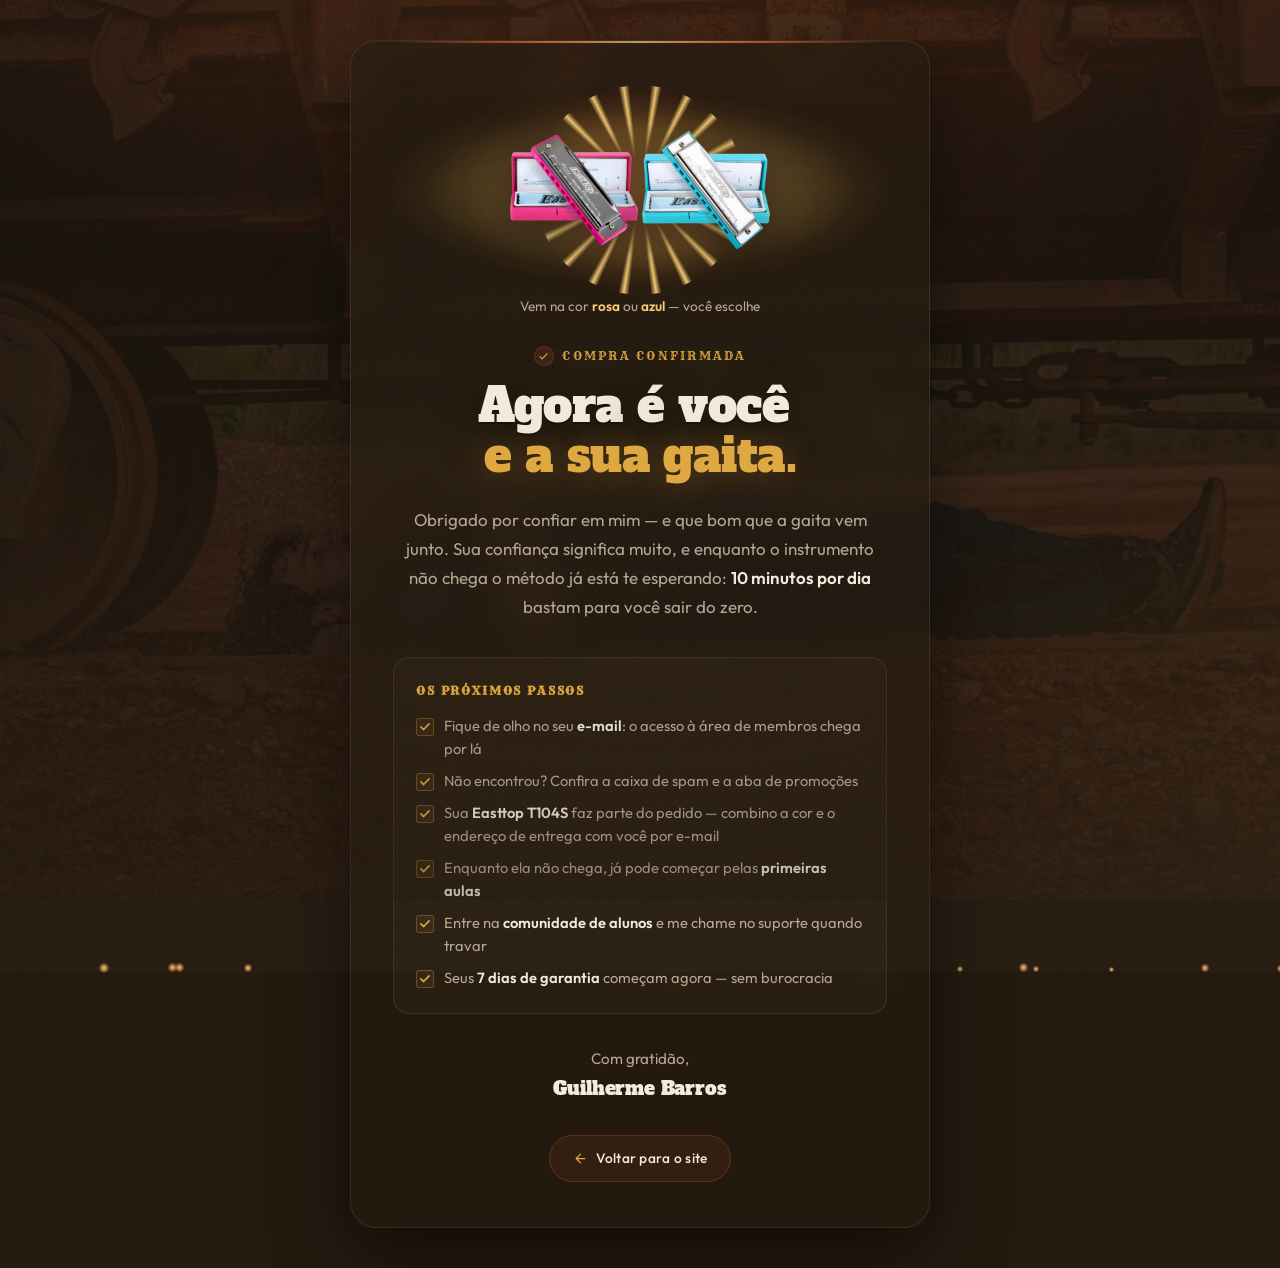
==== obrigado-gaita/index.html @ 8f194f5b "Adiciona as páginas de obrigado /obrigado e /obrigado-gaita Duas telas de pós-compra, uma para cada " ====
<!DOCTYPE html>
<html lang="pt-br">
<head>
    <meta charset="UTF-8" />
    <meta name="viewport" content="width=device-width, initial-scale=1.0" />
    <meta name="theme-color" content="#241A10" />
    <!-- Página de destino pós-pagamento: não deve aparecer na busca,
         nem ser rastreada. Quem chega aqui vem do checkout. -->
    <meta name="robots" content="noindex, nofollow" />
    <link rel="icon" href="data:image/svg+xml,<svg xmlns='http://www.w3.org/2000/svg' viewBox='0 0 32 32'><rect width='32' height='32' rx='7' fill='%23241A10'/><rect x='4.5' y='11' width='23' height='10' rx='2.5' fill='none' stroke='%23E2622C' stroke-width='2'/><path d='M10 14.5v3M14 14.5v3M18 14.5v3M22 14.5v3' stroke='%23E0A83E' stroke-width='1.7' stroke-linecap='round'/></svg>" />

    <title>Compra confirmada: curso + gaita — GuidaGaita</title>
    <meta name="description" content="Sua compra do Método GuidaGaita com a gaita Easttop T104S está confirmada. Veja os próximos passos." />

    <!-- As mesmas fontes da home, servidas daqui mesmo. O preload
         evita que elas só sejam descobertas depois que o CSS baixa. -->
    <link rel="preload" href="../assets/fonts/outfit-latin-var.woff2" as="font" type="font/woff2" crossorigin>
    <link rel="preload" href="../assets/fonts/alfa-slab-one-latin.woff2" as="font" type="font/woff2" crossorigin>
    <link rel="stylesheet" href="../obrigado.css" />
</head>
<body>

<!-- Fundo: foto dos trilhos, banho de cor e véu escuro -->
<div class="bg-photo" aria-hidden="true"></div>
<div class="bg-tint" aria-hidden="true"></div>
<div class="bg-dark" aria-hidden="true"></div>

<!-- Brasas subindo (preenchidas pelo obrigado.js) -->
<div class="embers" id="embers" aria-hidden="true"></div>

<!-- Texturas de ambiente: grão de filme + vinheta -->
<div class="fx-grain" aria-hidden="true"></div>
<div class="fx-vignette" aria-hidden="true"></div>

<main class="thanks">

    <!-- A vitrine das gaitas do checkout, igualzinha: o sol girando,
         a brasa pulsando e as duas cores flutuando em leque. Quem
         comprou o combo reencontra aqui a imagem que viu na hora de
         escolher a oferta.

         Decorativa como lá (alt vazio, pai aria-hidden): o texto
         logo abaixo e a lista de próximos passos já dizem em
         palavras que a gaita faz parte do pedido e que a cor é
         escolhida por você. -->
    <div class="thanks__hero gaitas" aria-hidden="true">
        <span class="gaitas__spin"></span>
        <span class="gaitas__glow"></span>
        <picture>
            <source type="image/avif" srcset="../assets/gaita-rosa.avif">
            <source type="image/webp" srcset="../assets/gaita-rosa.webp">
            <img class="gaitas__unit gaitas__unit--rosa" src="../assets/gaita-rosa-fallback.png" alt="" width="780" height="780" decoding="async">
        </picture>
        <picture>
            <source type="image/avif" srcset="../assets/gaita-azul.avif">
            <source type="image/webp" srcset="../assets/gaita-azul.webp">
            <img class="gaitas__unit gaitas__unit--azul" src="../assets/gaita-azul-fallback.png" alt="" width="780" height="780" decoding="async">
        </picture>
    </div>
    <p class="gaitas__colors">Vem na cor <strong>rosa</strong> ou <strong>azul</strong> — você escolhe</p>

    <p class="eyebrow">
        <span class="eyebrow__seal" aria-hidden="true">
            <svg viewBox="0 0 24 24"><polyline points="20 6 9 17 4 12"/></svg>
        </span>
        Compra confirmada
    </p>

    <!-- O --i de cada palavra é a posição dela na fila de entrada;
         o CSS transforma isso no atraso da animação. -->
    <h1 class="thanks__title">
        <span style="--i:0">Agora&nbsp;</span><span style="--i:1">é&nbsp;</span><span style="--i:2">você&nbsp;</span><span class="ink-gold" style="--i:3">e&nbsp;</span><span class="ink-gold" style="--i:4">a&nbsp;</span><span class="ink-gold" style="--i:5">sua&nbsp;</span><span class="ink-gold" style="--i:6">gaita.</span>
    </h1>

    <p class="thanks__msg">
        Obrigado por confiar em mim — e que bom que a gaita vem junto.
        Sua confiança significa muito, e enquanto o instrumento não chega
        o método já está te esperando: <strong>10 minutos por dia</strong>
        bastam para você sair do zero.
    </p>

    <section class="next">
        <h2 class="next__title">Os próximos passos</h2>
        <ul class="checks">
            <li>Fique de olho no seu <strong>e-mail</strong>: o acesso à área de membros chega por lá</li>
            <li>Não encontrou? Confira a caixa de spam e a aba de promoções</li>
            <li>Sua <strong>Easttop T104S</strong> faz parte do pedido — combino a cor e o endereço de entrega com você por e-mail</li>
            <li>Enquanto ela não chega, já pode começar pelas <strong>primeiras aulas</strong></li>
            <li>Entre na <strong>comunidade de alunos</strong> e me chame no suporte quando travar</li>
            <li>Seus <strong>7 dias de garantia</strong> começam agora — sem burocracia</li>
        </ul>
    </section>

    <p class="thanks__sign">
        Com gratidão,
        <strong>Guilherme Barros</strong>
    </p>

    <a class="thanks__back" href="../">
        <svg viewBox="0 0 24 24" aria-hidden="true"><path d="M19 12H5M12 19l-7-7 7-7"/></svg>
        Voltar para o site
    </a>

</main>

<script src="../obrigado.js" defer></script>
</body>
</html>
---- obrigado.css ----
/* ═══════════════════════════════════════════════════════════
   GuidaGaita — Páginas de obrigado
   Servem as rotas /obrigado (só o curso) e /obrigado-gaita
   (curso + gaita bônus). Uma folha só para as duas: a estrutura
   é idêntica, muda apenas o visual do topo do cartão.

   Folha própria em vez do styles.css da home: aquela tem 66KB
   pensados para uma página longa com header fixo, dock de
   celular e revelação por rolagem — nada disso existe aqui, e
   quem acaba de pagar merece uma tela que abre na hora. Os
   tokens, as fontes e a animação das gaitas são os mesmos, para
   a página não parecer de outro site.
   ═══════════════════════════════════════════════════════════ */

/* ── FONTES ──────────────────────────────────────────────────
   Mesmos arquivos da home (assets/fonts/), servidos daqui
   mesmo. Como esta folha vive na raiz, os caminhos relativos
   são iguais aos do styles.css, mesmo que o HTML que a chama
   esteja um nível abaixo (/obrigado/index.html): url() resolve
   a partir do CSS, não do documento. */
@font-face {
    font-family: 'Outfit';
    font-style: normal;
    font-weight: 400 700;
    font-display: swap;
    src: url('assets/fonts/outfit-latin-var.woff2') format('woff2');
}

@font-face {
    font-family: 'Alfa Slab One';
    font-style: normal;
    font-weight: 400;
    font-display: swap;
    src: url('assets/fonts/alfa-slab-one-latin.woff2') format('woff2');
}

@font-face {
    font-family: 'Rye';
    font-style: normal;
    font-weight: 400;
    font-display: swap;
    src: url('assets/fonts/rye-latin.woff2') format('woff2');
}

/* ── RESET ───────────────────────────────────────────────── */
*, *::before, *::after { box-sizing: border-box; margin: 0; padding: 0; }

img, svg { display: block; max-width: 100%; }
img { height: auto; }

/* O <picture> só escolhe o formato; quem participa do layout é o
   <img>. Sem isto o leque das duas gaitas mediria a caixa errada,
   exatamente como acontecia na vitrine da oferta. */
picture { display: contents; }

a { color: inherit; text-decoration: none; }
ul { list-style: none; }

:focus-visible {
    outline: 2px solid var(--gold);
    outline-offset: 3px;
    border-radius: 2px;
}

/* ── TOKENS ──────────────────────────────────────────────── */
:root {
    /* Terra */
    --void:       #241A10;
    --dust:       #2F2417;
    --leather:    #453524;

    /* Fogo */
    --ember:      #E2622C;
    --gold:       #E0A83E;
    --gold-hi:    #F7CC72;
    --rust:       #A84428;

    /* Tinta */
    --bone:       #F4EBDD;
    --sand:       #B8A692;

    /* Linhas */
    --line:       rgba(232, 200, 160, .11);
    --line-warm:  rgba(226, 98, 44, .26);

    /* Fontes */
    --f-poster:   'Alfa Slab One', Georgia, serif;
    --f-wood:     'Rye', Georgia, serif;
    --f-body:     'Outfit', -apple-system, BlinkMacSystemFont, 'Segoe UI', sans-serif;

    /* Movimento */
    --ease-soft:  cubic-bezier(.33, 1, .68, 1);
    --pop:        cubic-bezier(.34, 1.56, .64, 1);

    color-scheme: dark;
    -webkit-font-smoothing: antialiased;
    -moz-osx-font-smoothing: grayscale;
}

html { min-height: 100%; }

body {
    position: relative;
    min-height: 100vh;
    /* svh acompanha a barra do navegador no celular; o vh acima
       fica de reserva para quem não conhece a unidade nova. */
    min-height: 100svh;
    display: flex;
    align-items: center;
    justify-content: center;
    padding: clamp(1.1rem, 4vw, 2.5rem);
    background: var(--void);
    color: var(--bone);
    font-family: var(--f-body);
    font-size: 16px;
    line-height: 1.65;
    overflow-x: hidden;
}

/* ── FUNDO EM TRÊS CAMADAS ───────────────────────────────────
   Foto dos trilhos (a estrada que ele acabou de comprar), banho
   de cor animado por cima e um véu escuro por último, para o
   texto do cartão nunca depender do trecho da foto que ficou
   atrás dele.

   Todas em `position: fixed`: viram camadas compostas à parte e
   a rolagem do cartão em telas baixas não repinta o fundo. */
.bg-photo {
    position: fixed;
    inset: 0;
    z-index: -3;
    background-repeat: no-repeat;
    background-size: cover;
    background-position: center 62%;
    /* Mesmo tratamento das fotos da home, para a paleta bater */
    filter: sepia(.22) saturate(1.12) contrast(1.12) brightness(.72);
    /* Largura de celular por padrão; o bloco de 801px troca pela
       maior, então o celular nunca baixa a foto grande. */
    background-image: url('assets/bg-trilhos-fallback.jpg');
    background-image: image-set(url('assets/bg-trilhos-800.avif') type('image/avif'),
                                url('assets/bg-trilhos-800.webp') type('image/webp'),
                                url('assets/bg-trilhos-fallback.jpg') type('image/jpeg'));
}

@media (min-width: 801px) {
    .bg-photo {
        background-image: url('assets/bg-trilhos-fallback.jpg');
        background-image: image-set(url('assets/bg-trilhos-1280.avif') type('image/avif'),
                                    url('assets/bg-trilhos-1280.webp') type('image/webp'),
                                    url('assets/bg-trilhos-fallback.jpg') type('image/jpeg'));
    }
}

/* Banho de cor que passeia devagar — `multiply` tinge a foto em
   vez de cobri-la, então o entardecer continua sendo o da foto. */
.bg-tint {
    position: fixed;
    inset: 0;
    z-index: -2;
    background: linear-gradient(-45deg, var(--void), var(--leather), var(--rust), var(--void));
    background-size: 400% 400%;
    mix-blend-mode: multiply;
    opacity: .6;
    animation: tint-drift 20s ease-in-out infinite;
}

@keyframes tint-drift {
    0%, 100% { background-position: 0% 50%; }
    50%      { background-position: 100% 50%; }
}

/* Escurece de cima para baixo + a mesma brasa de ambiente da home */
.bg-dark {
    position: fixed;
    inset: 0;
    z-index: -1;
    pointer-events: none;
    background:
        radial-gradient(ellipse 100vw 62vh at 50% -8%,  rgba(226, 98, 44, .18), transparent 68%),
        radial-gradient(ellipse 70vw 45vh at 110% 82%, rgba(224, 168, 62, .08), transparent 70%),
        linear-gradient(180deg, rgba(36, 26, 16, .55) 0%, rgba(36, 26, 16, .68) 55%, rgba(36, 26, 16, .82) 100%);
}

/* ── TEXTURAS DE AMBIENTE (iguais às da home) ────────────── */
.fx-grain {
    position: fixed;
    inset: -8%;
    z-index: 300;
    pointer-events: none;
    opacity: .05;
    background-image: url("data:image/svg+xml,%3Csvg xmlns='http://www.w3.org/2000/svg' width='260' height='260'%3E%3Cfilter id='n'%3E%3CfeTurbulence type='fractalNoise' baseFrequency='.82' numOctaves='4' stitchTiles='stitch'/%3E%3C/filter%3E%3Crect width='260' height='260' filter='url(%23n)'/%3E%3C/svg%3E");
    background-size: 260px 260px;
    animation: grain-drift 700ms steps(4) infinite;
}

@keyframes grain-drift {
    0%   { transform: translate(0, 0); }
    25%  { transform: translate(-3%, 2%); }
    50%  { transform: translate(2%, -3%); }
    75%  { transform: translate(-2%, -2%); }
    100% { transform: translate(3%, 1%); }
}

.fx-vignette {
    position: fixed;
    inset: 0;
    z-index: 290;
    pointer-events: none;
    background: radial-gradient(ellipse 78% 68% at 50% 45%, transparent 42%, rgba(31, 22, 14, .32) 100%);
}

/* ── BRASAS SUBINDO ──────────────────────────────────────────
   As partículas do modelo, na cor da fogueira. Criadas pelo
   obrigado.js (tamanho, posição e ritmo sorteados) porque são
   pura decoração: se o script não rodar, não falta nada. */
.embers span {
    position: fixed;
    bottom: -8%;
    z-index: 0;
    display: block;
    border-radius: 50%;
    background: radial-gradient(circle, var(--gold-hi), rgba(226, 98, 44, .25) 70%, transparent);
    animation: ember-rise linear infinite;
    pointer-events: none;
    will-change: transform;
}

@keyframes ember-rise {
    0%   { transform: translate3d(0, 0, 0);         opacity: 0; }
    12%  {                                         opacity: .9; }
    88%  {                                         opacity: .7; }
    100% { transform: translate3d(22px, -108vh, 0); opacity: 0; }
}

/* ── O CARTÃO ────────────────────────────────────────────── */
.thanks {
    position: relative;
    z-index: 1;
    width: 100%;
    max-width: 580px;
    text-align: center;
    padding: clamp(2.4rem, 6vw, 3.4rem) clamp(1.3rem, 5vw, 2.6rem) clamp(2rem, 5vw, 2.8rem);
    background: rgba(36, 26, 16, .58);
    border: 1px solid var(--line);
    border-radius: 26px;
    backdrop-filter: blur(14px) saturate(1.1);
    -webkit-backdrop-filter: blur(14px) saturate(1.1);
    box-shadow: 0 24px 70px rgba(0, 0, 0, .5), inset 0 1px 0 rgba(255, 255, 255, .05);
}

/* Fita de brasa no topo, como no cartão da oferta */
.thanks::before {
    content: '';
    position: absolute;
    top: 0;
    left: 8%;
    right: 8%;
    height: 2px;
    border-radius: 2px;
    background: linear-gradient(90deg, transparent, var(--ember), var(--gold-hi), var(--ember), transparent);
    opacity: .8;
}

/* ── TOPO: RETRATO (rota /obrigado) ──────────────────────── */
.thanks__hero {
    opacity: 0;
    animation: pop-in .9s var(--pop) .15s forwards;
}

.portrait {
    position: relative;
    width: clamp(140px, 38vw, 168px);
    aspect-ratio: 1;
    margin: 0 auto clamp(1.5rem, 4vw, 2rem);
}

/* Aro girando: a mesma brasa do site, em gradiente cônico */
.portrait::before {
    content: '';
    position: absolute;
    inset: -7px;
    border-radius: 50%;
    background: conic-gradient(from 0deg, var(--rust), var(--ember), var(--gold-hi), var(--ember), var(--rust));
    filter: blur(1px);
    animation: spin 7s linear infinite;
}

.portrait img {
    position: relative;
    /* O aro é um ::before posicionado; sem z-index a foto só fica
       na frente dele por ser a última na ordem do documento. Aqui a
       intenção fica escrita, e não refém da ordem das tags. */
    z-index: 1;
    width: 100%;
    height: 100%;
    object-fit: cover;
    /* O rosto está na parte de cima do retrato original */
    object-position: 50% 18%;
    border-radius: 50%;
    border: 4px solid var(--dust);
}

@keyframes spin { to { transform: rotate(360deg); } }

@keyframes pop-in {
    0%   { opacity: 0; transform: scale(.7) translateY(18px); }
    100% { opacity: 1; transform: scale(1) translateY(0); }
}

/* ── TOPO: VITRINE DAS GAITAS (rota /obrigado-gaita) ─────────
   Mesma animação da vitrine da oferta (.offer__photos no
   styles.css): sol girando, brasa pulsando e as duas gaitas
   abertas em leque, flutuando fora de sincronia. Quem acabou de
   comprar o combo reencontra aqui exatamente a imagem que viu no
   checkout. Se mexer em uma, mexa na outra.
   ─────────────────────────────────────────────────────────── */
.gaitas {
    position: relative;
    display: flex;
    align-items: center;
    justify-content: center;
    height: 190px;
    margin-bottom: .6rem;
}

/* "ellipse" e não "circle": a caixa é bem mais larga que alta, e
   um circle só chegaria a transparente depois de passar do corte
   de cima e de baixo. */
.gaitas__glow {
    position: absolute;
    inset: 0;
    z-index: 0;
    background:
        radial-gradient(ellipse at center, rgba(247, 204, 114, .32) 0%, transparent 62%),
        radial-gradient(ellipse at center, rgba(226, 98, 44, .4) 0%, rgba(224, 168, 62, .16) 42%, transparent 74%);
    animation: gaitas-pulse 5s ease-in-out infinite;
}

@keyframes gaitas-pulse {
    0%, 100% { transform: scale(.92); opacity: .75; }
    50%      { transform: scale(1.08); opacity: 1; }
}

/* 20 raios de 18° (360 ÷ 18 fecha a volta sem sobra) e cada raio
   nasce e morre em transparente, senão a borda sai serrilhada. A
   máscara afina a ponta central e a externa. */
.gaitas__spin {
    position: absolute;
    z-index: 1;
    width: 210px;
    height: 210px;
    border-radius: 50%;
    background:
        repeating-conic-gradient(from 0deg,
            transparent      0deg,
            transparent      6deg,
            var(--gold-hi)   9deg,
            transparent      12deg,
            transparent      18deg),
        radial-gradient(circle, rgba(224, 168, 62, .18), transparent 68%);
    -webkit-mask-image: radial-gradient(circle, transparent 22%, #000 44%, #000 78%, transparent 100%);
            mask-image: radial-gradient(circle, transparent 22%, #000 44%, #000 78%, transparent 100%);
    filter: drop-shadow(0 0 22px rgba(226, 98, 44, .3));
    animation: gaitas-spin 25s linear infinite;
}

@keyframes gaitas-spin { to { transform: rotate(360deg); } }

.gaitas__unit {
    position: relative;
    z-index: 2;
    width: 132px;
    height: 132px;
    object-fit: contain;
    filter: drop-shadow(0 10px 22px rgba(0, 0, 0, .55));
}

/* Durações e atraso diferentes entre as duas: balançar em
   sincronia perfeita pareceria mecânico. */
.gaitas__unit--rosa {
    animation: gaita-float-rosa 4.6s ease-in-out infinite;
}

.gaitas__unit--azul {
    z-index: 3;
    animation: gaita-float-azul 5.4s ease-in-out infinite .4s;
}

@keyframes gaita-float-rosa {
    0%, 100% { transform: translateX(14px) translateY(0)   rotate(-11deg); }
    50%      { transform: translateX(14px) translateY(-7px) rotate(-7deg); }
}

@keyframes gaita-float-azul {
    0%, 100% { transform: translateX(-14px) translateY(0)   rotate(9deg); }
    50%      { transform: translateX(-14px) translateY(-8px) rotate(13deg); }
}

.gaitas__colors {
    margin-bottom: clamp(1.3rem, 4vw, 1.8rem);
    font-size: .85rem;
    color: var(--sand);
    opacity: 0;
    animation: fade-up .8s var(--ease-soft) .35s forwards;
}

.gaitas__colors strong { color: var(--gold-hi); font-weight: 600; }

/* ── TEXTO ───────────────────────────────────────────────── */
.eyebrow {
    font-family: var(--f-wood);
    font-size: clamp(.68rem, 2.1vw, .78rem);
    letter-spacing: .18em;
    text-transform: uppercase;
    color: var(--gold);
    display: flex;
    align-items: center;
    justify-content: center;
    gap: .55rem;
    line-height: 1.4;
    opacity: 0;
    animation: fade-up .7s var(--ease-soft) .45s forwards;
}

/* Selo de conferido antes do rótulo — o sinal de que deu certo,
   desenhado à mão para não custar uma requisição. */
.eyebrow__seal {
    display: grid;
    place-items: center;
    width: 20px;
    height: 20px;
    border-radius: 50%;
    border: 1px solid var(--line-warm);
    background: rgba(226, 98, 44, .12);
}

.eyebrow__seal svg {
    width: 11px;
    height: 11px;
    stroke: var(--gold);
    fill: none;
    stroke-width: 2.4;
    stroke-linecap: round;
    stroke-linejoin: round;
    /* Risca sozinho ao abrir: 22 cobre o comprimento do traço e o
       offset começa escondendo tudo. */
    stroke-dasharray: 22;
    stroke-dashoffset: 22;
    animation: seal-draw .5s var(--ease-soft) .75s forwards;
}

@keyframes seal-draw { to { stroke-dashoffset: 0; } }

.thanks__title {
    margin-top: .9rem;
    font-family: var(--f-poster);
    font-weight: 400;
    font-size: clamp(1.95rem, 6.6vw, 2.9rem);
    line-height: 1.08;
    letter-spacing: -.012em;
    text-wrap: balance;
    text-shadow: 0 2px 0 rgba(0, 0, 0, .35), 0 14px 40px rgba(0, 0, 0, .5);
}

/* Cada palavra entra por conta própria, na ordem da leitura. O
   escalonamento vem do --i marcado no HTML, não de JavaScript:
   sem script a manchete já está escrita e no lugar, e o navegador
   não precisa recriar nada depois da primeira pintura. */
.thanks__title span {
    display: inline-block;
    opacity: 0;
    animation: fade-up .6s var(--ease-soft) forwards;
    animation-delay: calc(.6s + var(--i, 0) * .11s);
}

.ink-gold {
    color: var(--gold);
    text-shadow: 0 0 34px rgba(224, 168, 62, .3);
}

.thanks__msg {
    margin: clamp(1.1rem, 3.5vw, 1.5rem) auto 0;
    max-width: 46ch;
    font-size: clamp(1rem, 2.4vw, 1.06rem);
    line-height: 1.72;
    color: var(--sand);
    opacity: 0;
    animation: fade-up .8s var(--ease-soft) 1.15s forwards;
}

.thanks__msg strong { color: var(--bone); font-weight: 600; }

/* ── PRÓXIMOS PASSOS ─────────────────────────────────────── */
.next {
    margin-top: clamp(1.6rem, 4.5vw, 2.2rem);
    padding: clamp(1.1rem, 3.5vw, 1.5rem) clamp(1rem, 3.5vw, 1.4rem);
    text-align: left;
    border: 1px solid var(--line);
    border-radius: 16px;
    background: rgba(47, 36, 23, .5);
    opacity: 0;
    animation: fade-up .8s var(--ease-soft) 1.4s forwards;
}

.next__title {
    font-family: var(--f-wood);
    font-size: .72rem;
    letter-spacing: .16em;
    text-transform: uppercase;
    color: var(--gold);
    margin-bottom: .9rem;
}

/* Mesma caixinha de conferido das listas da home */
.checks {
    display: flex;
    flex-direction: column;
    gap: .58rem;
}

.checks li {
    position: relative;
    padding-left: 1.75rem;
    font-size: .92rem;
    line-height: 1.55;
    color: var(--sand);
}

.checks li::before {
    content: '';
    position: absolute;
    left: 0;
    top: .2em;
    width: 1.15rem;
    height: 1.15rem;
    border: 1px solid rgba(224, 168, 62, .3);
    border-radius: 3px;
    background: rgba(224, 168, 62, .08) url("data:image/svg+xml,%3Csvg width='11' height='9' viewBox='0 0 11 9' fill='none' xmlns='http://www.w3.org/2000/svg'%3E%3Cpath d='M1 4.4L4 7.4L10 1' stroke='%23E0A83E' stroke-width='1.8' stroke-linecap='round' stroke-linejoin='round'/%3E%3C/svg%3E") center / 62% no-repeat;
}

.checks li strong { color: var(--bone); font-weight: 600; }

/* ── ASSINATURA E VOLTA ──────────────────────────────────── */
.thanks__sign {
    margin-top: clamp(1.5rem, 4vw, 2rem);
    font-size: .95rem;
    color: var(--sand);
    opacity: 0;
    animation: fade-up .8s var(--ease-soft) 1.6s forwards;
}

.thanks__sign strong {
    display: block;
    margin-top: .15rem;
    font-family: var(--f-poster);
    font-weight: 400;
    font-size: 1.15rem;
    letter-spacing: -.01em;
    color: var(--bone);
}

.thanks__back {
    display: inline-flex;
    align-items: center;
    gap: .5rem;
    margin-top: clamp(1.4rem, 4vw, 1.9rem);
    padding: .7rem 1.4rem;
    min-height: 44px;
    border: 1px solid var(--line-warm);
    border-radius: 999px;
    font-size: .86rem;
    font-weight: 500;
    letter-spacing: .02em;
    color: var(--bone);
    background: rgba(226, 98, 44, .08);
    transition: background .25s var(--ease-soft), border-color .25s var(--ease-soft), transform .25s var(--ease-soft);
    opacity: 0;
    animation: fade-up .8s var(--ease-soft) 1.8s forwards;
}

.thanks__back:hover {
    background: rgba(226, 98, 44, .18);
    border-color: rgba(226, 98, 44, .5);
    transform: translateY(-2px);
}

.thanks__back svg {
    width: 15px;
    height: 15px;
    stroke: var(--gold);
    fill: none;
    stroke-width: 2;
    stroke-linecap: round;
    stroke-linejoin: round;
}

@keyframes fade-up {
    0%   { opacity: 0; transform: translateY(16px); }
    100% { opacity: 1; transform: translateY(0); }
}

/* ── PONTEIRO GROSSO ─────────────────────────────────────── */
@media (hover: none) {
    .thanks__back:hover { transform: none; }
}

/* ── MOVIMENTO REDUZIDO ──────────────────────────────────────
   Além de encurtar as animações, zera o atraso: as entradas
   começam em opacity 0 e, sem isto, o cartão ficaria em branco
   pelos quase dois segundos do escalonamento antes de aparecer
   de uma vez. */
@media (prefers-reduced-motion: reduce) {
    *, *::before, *::after {
        animation-duration: .01ms !important;
        animation-delay: 0s !important;
        animation-iteration-count: 1 !important;
        transition-duration: .01ms !important;
    }

    .embers { display: none; }
    .fx-grain { animation: none; }
    .bg-tint { animation: none; }
}
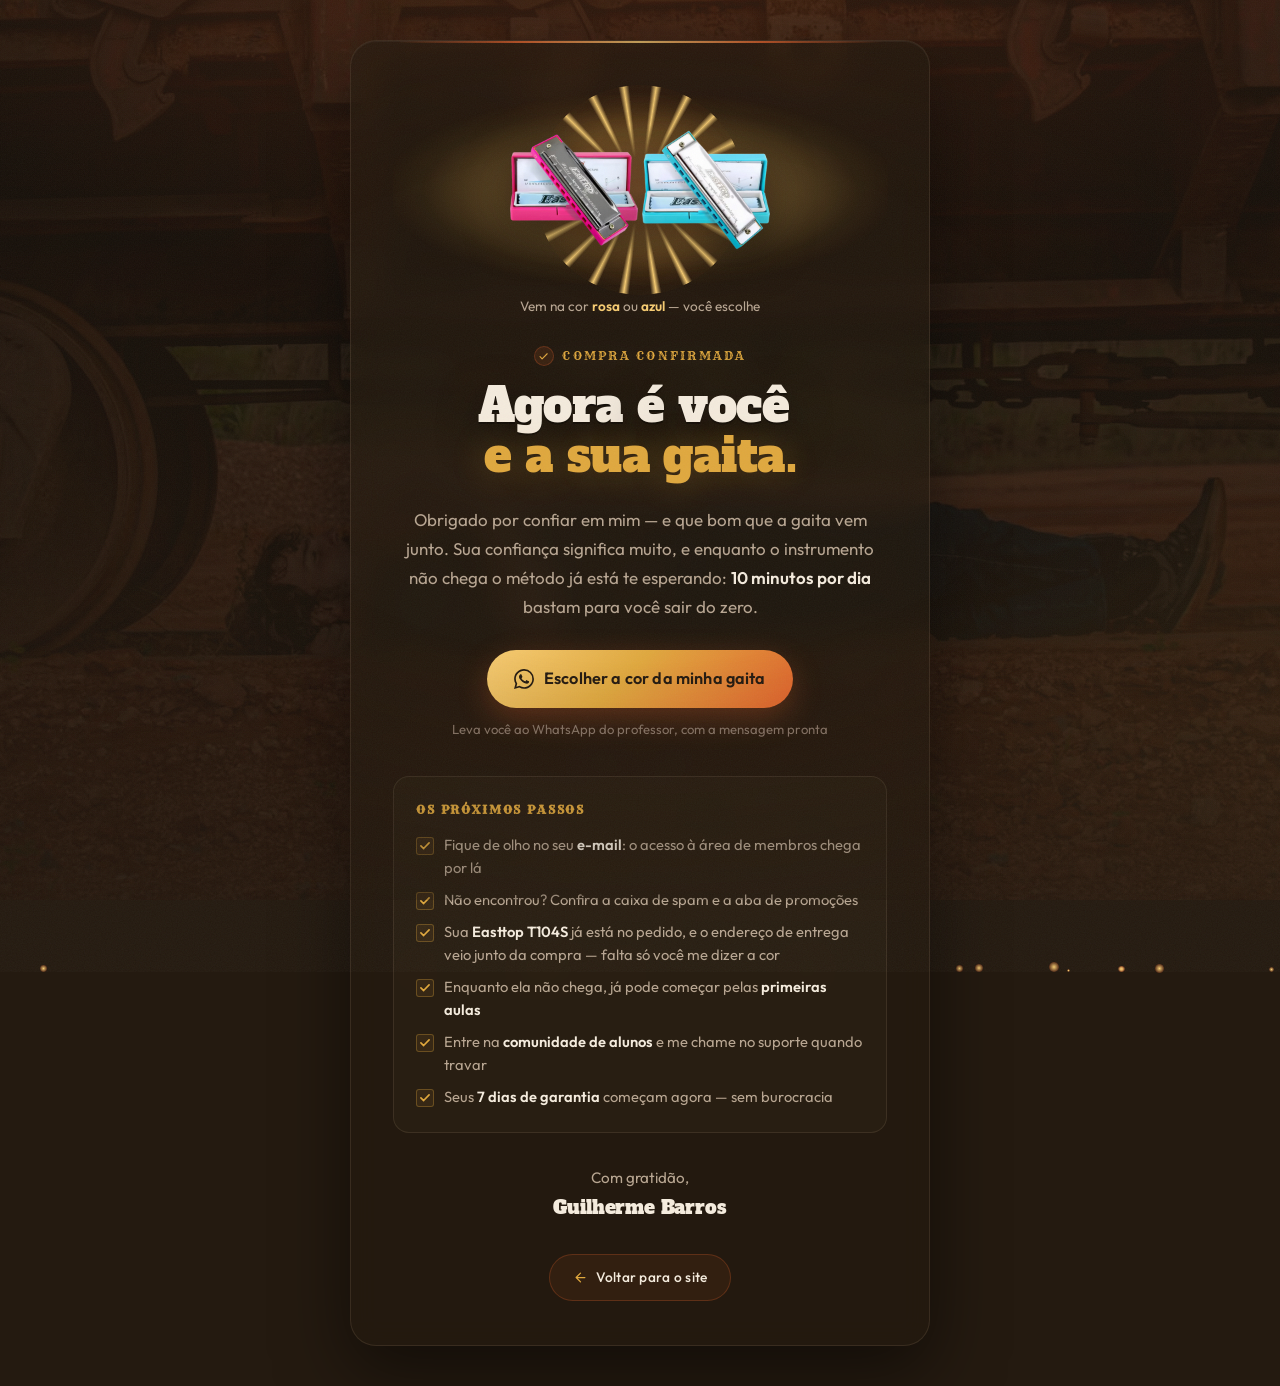
==== commit 0a0a7a9b: "Põe o WhatsApp como ação principal da página do combo A plataforma já coleta o endereço de entrega n" ====
--- a/obrigado-gaita/index.html
+++ b/obrigado-gaita/index.html
@@ -79,12 +79,22 @@
         bastam para você sair do zero.
     </p>
 
+    <!-- Ação principal da página. O endereço de entrega já veio no
+         checkout, então o único dado que falta é a cor. O link abre a
+         conversa com a mensagem escrita até os dois pontos: o aluno
+         completa "rosa" ou "azul" e envia. -->
+    <a class="wa-cta" href="https://wa.me/5561991280928?text=Oi%2C%20Guilherme%21%20Acabei%20de%20comprar%20o%20curso%20com%20a%20gaita.%20Quero%20a%20minha%20Easttop%20na%20cor%3A%20" target="_blank" rel="noopener noreferrer">
+        <svg viewBox="0 0 24 24" aria-hidden="true"><path d="M17.472 14.382c-.297-.149-1.758-.867-2.03-.967-.273-.099-.471-.148-.67.15-.197.297-.767.966-.94 1.164-.173.199-.347.223-.644.075-.297-.15-1.255-.463-2.39-1.475-.883-.788-1.48-1.761-1.653-2.059-.173-.297-.018-.458.13-.606.134-.133.298-.347.446-.52.149-.174.198-.298.298-.497.099-.198.05-.371-.025-.52-.075-.149-.669-1.612-.916-2.207-.242-.579-.487-.5-.669-.51-.173-.008-.371-.01-.57-.01-.198 0-.52.074-.792.372-.272.297-1.04 1.016-1.04 2.479 0 1.462 1.065 2.875 1.213 3.074.149.198 2.096 3.2 5.077 4.487.709.306 1.262.489 1.694.625.712.227 1.36.195 1.871.118.571-.085 1.758-.719 2.006-1.413.248-.694.248-1.289.173-1.413-.074-.124-.272-.198-.57-.347m-5.421 7.403h-.004a9.87 9.87 0 01-5.031-1.378l-.361-.214-3.741.982.998-3.648-.235-.374a9.86 9.86 0 01-1.51-5.26c.001-5.45 4.436-9.884 9.888-9.884 2.64 0 5.122 1.03 6.988 2.898a9.825 9.825 0 012.893 6.994c-.003 5.45-4.437 9.884-9.885 9.884m8.413-18.297A11.815 11.815 0 0012.05 0C5.495 0 .16 5.335.157 11.892c0 2.096.547 4.142 1.588 5.945L.057 24l6.305-1.654a11.882 11.882 0 005.683 1.448h.005c6.554 0 11.89-5.335 11.893-11.893A11.821 11.821 0 0020.465 3.488"/></svg>
+        Escolher a cor da minha gaita
+    </a>
+    <p class="wa-note">Leva você ao WhatsApp do professor, com a mensagem pronta</p>
+
     <section class="next">
         <h2 class="next__title">Os próximos passos</h2>
         <ul class="checks">
             <li>Fique de olho no seu <strong>e-mail</strong>: o acesso à área de membros chega por lá</li>
             <li>Não encontrou? Confira a caixa de spam e a aba de promoções</li>
-            <li>Sua <strong>Easttop T104S</strong> faz parte do pedido — combino a cor e o endereço de entrega com você por e-mail</li>
+            <li>Sua <strong>Easttop T104S</strong> já está no pedido, e o endereço de entrega veio junto da compra — falta só você me dizer a cor</li>
             <li>Enquanto ela não chega, já pode começar pelas <strong>primeiras aulas</strong></li>
             <li>Entre na <strong>comunidade de alunos</strong> e me chame no suporte quando travar</li>
             <li>Seus <strong>7 dias de garantia</strong> começam agora — sem burocracia</li>
--- a/obrigado.css
+++ b/obrigado.css
@@ -78,6 +78,7 @@
     /* Tinta */
     --bone:       #F4EBDD;
     --sand:       #B8A692;
+    --ash:        #8A7768;
 
     /* Linhas */
     --line:       rgba(232, 200, 160, .11);
@@ -490,6 +491,57 @@
 
 .thanks__msg strong { color: var(--bone); font-weight: 600; }
 
+/* ── CHAMADA DO WHATSAPP (só na rota /obrigado-gaita) ────────
+   A ação principal daquela página: o endereço de entrega já veio no
+   checkout, então falta só a cor da gaita. O link leva ao chat com a
+   mensagem pronta — quem comprou clica, completa "rosa" ou "azul" e
+   envia, sem ter que explicar do que se trata. É o oposto de esperar
+   que a pessoa vá atrás do contato, ou o professor atrás dela.
+
+   Sólido e em brasa, contra o contorno discreto do "voltar para o
+   site": entre os dois botões da tela, não deve haver dúvida sobre
+   qual é o que importa. O verde do WhatsApp destoaria do entardecer
+   da página, então quem carrega o reconhecimento é o símbolo. */
+.wa-cta {
+    display: inline-flex;
+    align-items: center;
+    justify-content: center;
+    gap: .6rem;
+    margin-top: clamp(1.4rem, 4vw, 1.8rem);
+    padding: .95rem 1.7rem;
+    min-height: 52px;
+    border-radius: 999px;
+    font-size: clamp(.95rem, 2.4vw, 1.02rem);
+    font-weight: 600;
+    letter-spacing: .01em;
+    color: var(--void);
+    background: linear-gradient(135deg, var(--gold-hi), var(--gold) 45%, var(--ember));
+    box-shadow: 0 10px 30px rgba(226, 98, 44, .3);
+    transition: transform .25s var(--ease-soft), box-shadow .25s var(--ease-soft);
+    opacity: 0;
+    animation: fade-up .8s var(--ease-soft) 1.3s forwards;
+}
+
+.wa-cta:hover {
+    transform: translateY(-2px);
+    box-shadow: 0 14px 36px rgba(226, 98, 44, .42);
+}
+
+.wa-cta svg {
+    width: 20px;
+    height: 20px;
+    flex: none;
+    fill: var(--void);
+}
+
+.wa-note {
+    margin-top: .7rem;
+    font-size: .82rem;
+    color: var(--ash);
+    opacity: 0;
+    animation: fade-up .8s var(--ease-soft) 1.45s forwards;
+}
+
 /* ── PRÓXIMOS PASSOS ─────────────────────────────────────── */
 .next {
     margin-top: clamp(1.6rem, 4.5vw, 2.2rem);
@@ -601,7 +653,8 @@
 
 /* ── PONTEIRO GROSSO ─────────────────────────────────────── */
 @media (hover: none) {
-    .thanks__back:hover { transform: none; }
+    .thanks__back:hover,
+    .wa-cta:hover { transform: none; }
 }
 
 /* ── MOVIMENTO REDUZIDO ──────────────────────────────────────
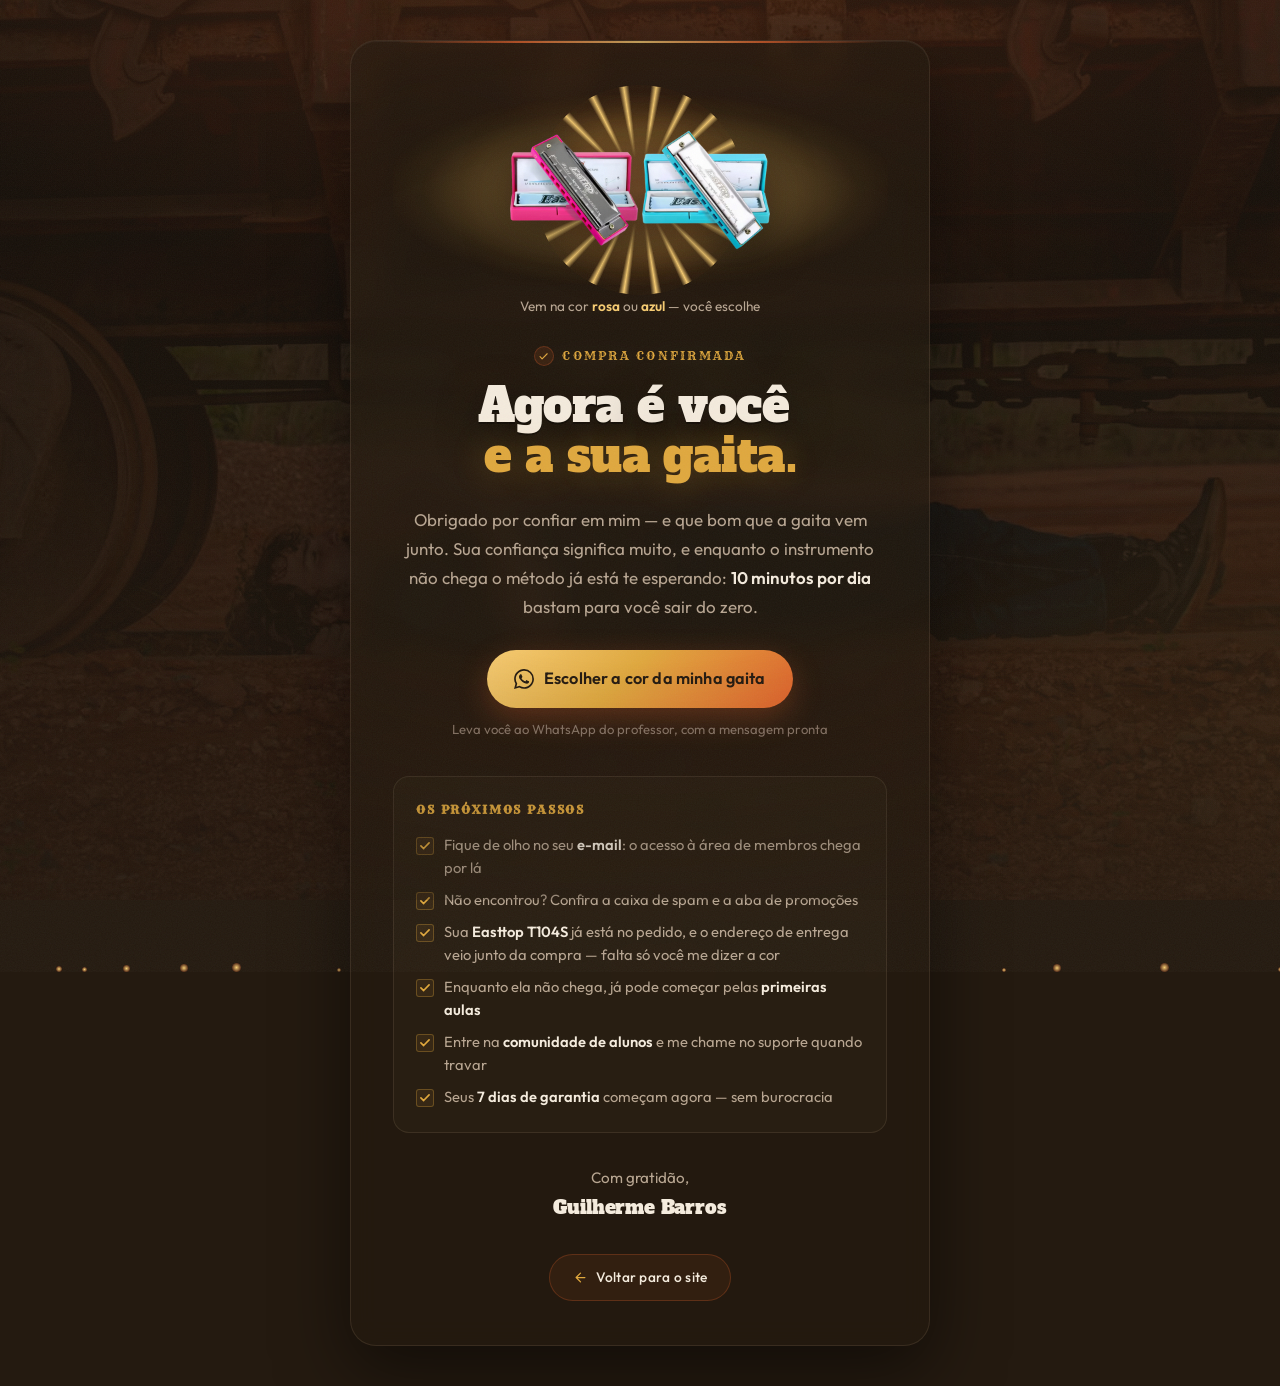
==== commit 170e2bea: "PIXEL CONFIG" ====
--- a/obrigado-gaita/index.html
+++ b/obrigado-gaita/index.html
@@ -5,7 +5,9 @@
     <meta name="viewport" content="width=device-width, initial-scale=1.0" />
     <meta name="theme-color" content="#241A10" />
     <!-- Página de destino pós-pagamento: não deve aparecer na busca,
-         nem ser rastreada. Quem chega aqui vem do checkout. -->
+         nem ser seguida por robô — é o que o noindex/nofollow abaixo faz.
+         Não tem relação com medição: o Meta Pixel roda aqui normalmente.
+         Quem chega nesta página vem do checkout. -->
     <meta name="robots" content="noindex, nofollow" />
     <link rel="icon" href="data:image/svg+xml,<svg xmlns='http://www.w3.org/2000/svg' viewBox='0 0 32 32'><rect width='32' height='32' rx='7' fill='%23241A10'/><rect x='4.5' y='11' width='23' height='10' rx='2.5' fill='none' stroke='%23E2622C' stroke-width='2'/><path d='M10 14.5v3M14 14.5v3M18 14.5v3M22 14.5v3' stroke='%23E0A83E' stroke-width='1.7' stroke-linecap='round'/></svg>" />
 
@@ -17,6 +19,15 @@
     <link rel="preload" href="../assets/fonts/outfit-latin-var.woff2" as="font" type="font/woff2" crossorigin>
     <link rel="preload" href="../assets/fonts/alfa-slab-one-latin.woff2" as="font" type="font/woff2" crossorigin>
     <link rel="stylesheet" href="../obrigado.css" />
+
+    <!-- Meta Pixel — o código base e os eventos vivem no pixel.js.
+         O <noscript> precisa ficar aqui: com o JS desligado nenhum
+         arquivo .js roda para injetá-lo. É por isso que o ID do
+         pixel aparece em quatro lugares (o pixel.js e os três
+         <noscript>) — se trocar o pixel, troque nos quatro. -->
+    <script src="../pixel.js" async></script>
+    <noscript><img height="1" width="1" style="display:none" alt=""
+        src="https://www.facebook.com/tr?id=1397849958862391&amp;ev=PageView&amp;noscript=1" /></noscript>
 </head>
 <body>
 
